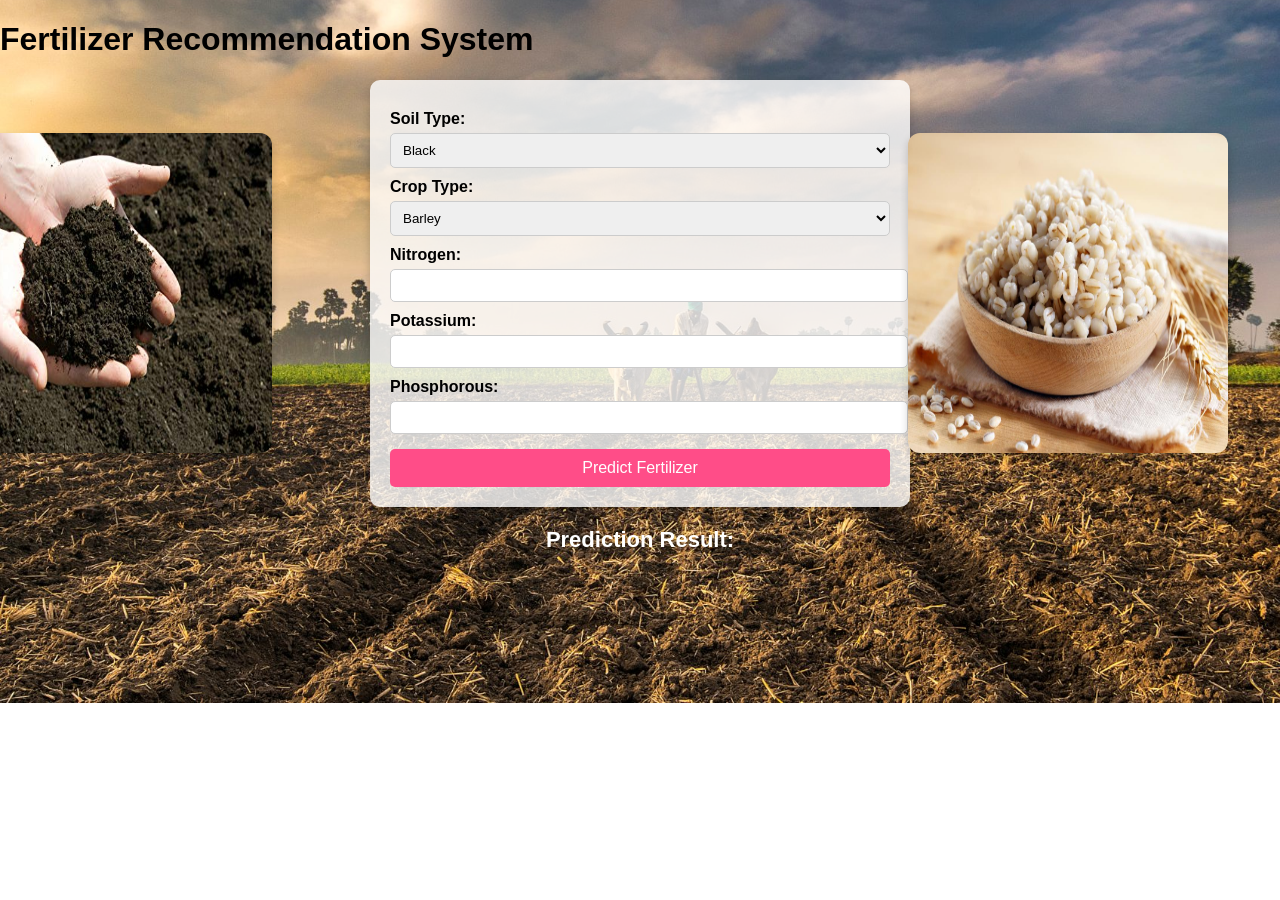
==== templates/index.html @ 36311134 "Working fertilizer recommendation system" ====
<!DOCTYPE html>
<html lang="en">
<head>
    <meta charset="UTF-8">
    <meta name="viewport" content="width=device-width, initial-scale=1.0">
    <title>Fertilizer Prediction System</title>
    <link rel="stylesheet" href="/static/styles.css">
</head>
<body>

    <!-- Title Section -->
    <header class="title-section">
        <h1>Fertilizer Recommendation System</h1>
    </header>

    <div class="input-container">
        <!-- Left section for Soil Image -->
        <div class="left-section">
            <img id="soil-image" src="/static/images/black-soil.jpg" alt="Soil Image">
        </div>

        <!-- Middle section for Input Form -->
        <div class="middle-section">
            <form id="prediction-form" action="/predict" method="post">
                <label for="soil-select">Soil Type:</label>
                <select name="soil_type" id="soil-select">
                    <option value="Black">Black</option>
                    <option value="Red">Red</option>
                    <option value="Clayey">Clayey</option>
                    <option value="Loamy">Loamy</option>
                    <option value="Sandy">Sandy</option>
                </select><br>

                <label for="crop-select">Crop Type:</label>
                <select name="crop_type" id="crop-select">
                    <option value="Barley">Barley</option>
                    <option value="Cotton">Cotton</option>
                    <option value="Ground Nuts">Ground Nuts</option>
                    <option value="Maize">Maize</option>
                    <option value="Millets">Millets</option>
                    <option value="Oil Seeds">Oil Seeds</option>
                    <option value="Paddy">Paddy</option>
                    <option value="Pulses">Pulses</option>
                    <option value="Sugarcane">Sugarcane</option>
                    <option value="Tobacco">Tobacco</option>
                    <option value="Wheat">Wheat</option>
                    <option value="coffee">Coffee</option>
                    <option value="kidneybeans">Kidney Beans</option>
                    <option value="orange">Orange</option>
                    <option value="pomegranate">Pomegranate</option>
                    <option value="rice">Rice</option>
                    <option value="watermelon">Watermelon</option>
                </select><br>

                <label for="nitrogen">Nitrogen:</label>
                <input type="text" id="nitrogen" name="nitrogen" required><br>

                <label for="potassium">Potassium:</label>
                <input type="text" id="potassium" name="potassium" required><br>

                <label for="phosphorous">Phosphorous:</label>
                <input type="text" id="phosphorous" name="phosphorous" required><br>

                <button type="submit">Predict Fertilizer</button>
            </form>
        </div>

        <!-- Right section for Crop Image -->
        <div class="right-section">
            <img id="crop-image" src="/static/images/barley.jpg" alt="Crop Image">
        </div>
    </div>

    <!-- Prediction Result -->
    <h3>Prediction Result:</h3>
    <div class="prediction-container">
        <p id="result"></p>
    </div>

    <script>
        document.getElementById("prediction-form").onsubmit = async function(event) {
            event.preventDefault();
            let formData = new FormData(event.target);

            let response = await fetch("/predict", {
                method: "POST",
                body: formData
            });

            let result = await response.json();
            document.getElementById("result").innerText = result.prediction ? 
                "Recommended Fertilizer: " + result.prediction : 
                "Error: " + result.error;
        };

        // Image Changing Logic
        const soilImages = {
            "Black": "/static/images/black-soil.jpg",
            "Red": "/static/images/red-soil.jpg",
            "Clayey": "/static/images/clayey-soil.jpg",
            "Loamy": "/static/images/loamy-soil.jpg",
            "Sandy": "/static/images/sandy-soil.jpg"
        };

        const cropImages = {
            "Barley": "/static/images/barley.jpg",
            "Cotton": "/static/images/cotton.jpg",
            "Ground Nuts": "/static/images/ground-nuts.jpg",
            "Maize": "/static/images/maize.jpg",
            "Millets": "/static/images/millets.jpg",
            "Oil Seeds": "/static/images/oil-seeds.jpg",
            "Paddy": "/static/images/paddy.jpg",
            "Pulses": "/static/images/pulses.jpg",
            "Sugarcane": "/static/images/sugarcane.jpg",
            "Tobacco": "/static/images/tobacco.jpg",
            "Wheat": "/static/images/wheat.jpg",
            "coffee": "/static/images/coffee.jpg",
            "kidneybeans": "/static/images/kidneybeans.jpg",
            "orange": "/static/images/orange.jpg",
            "pomegranate": "/static/images/pomegranate.jpg",
            "rice": "/static/images/rice.jpg",
            "watermelon": "/static/images/watermelon.jpg"
        };

        document.getElementById("soil-select").addEventListener("change", function() {
            document.getElementById("soil-image").src = soilImages[this.value] || "/static/images/default-soil.jpg";
        });

        document.getElementById("crop-select").addEventListener("change", function() {
            document.getElementById("crop-image").src = cropImages[this.value] || "/static/images/default-crop.jpg";
        });
    </script>

</body>
</html>
---- static/styles.css ----
/* General Styles */
body {
    font-family: Arial, sans-serif;
    background: url('/static/ag.jpg') no-repeat center center/cover;
    margin: 0;
    padding: 0;
}

/* Container for inputs and images */
.input-container {
    display: flex;
    align-items: center;
    justify-content: center;
    gap: 30px;
    margin-bottom: 20px;
}
.left-section {
    position: relative;
    left: -100px; /* Move only the soil type image to the left */
}

/* Increased size for Soil Type & Crop Type images */
.left-section, .right-section {
    display: flex;
    flex-direction: column;
    align-items: center;
    width: 20%;
}

.left-section img, .right-section img {
    width: 320px;  /* Increased size */
    height: 320px; /* Increased size */
    border-radius: 12px;
    box-shadow: 0px 4px 8px rgba(0, 0, 0, 0.2);
}

/* Centered form section */
.middle-section {
    flex: 1;
    background: rgba(255, 255, 255, 0.8);
    padding: 20px;
    border-radius: 10px;
    box-shadow: 0px 4px 10px rgba(0, 0, 0, 0.2);
    max-width: 500px; /* Reduced excessive width */
}

/* Form Labels */
label {
    font-weight: bold;
    display: block;
    margin-top: 10px;
}

/* Input Fields and Select Dropdown */
input, select {
    width: 100%; /* Full width for proper alignment */
    padding: 8px;
    margin-top: 5px;
    border: 1px solid #ccc;
    border-radius: 5px;
}

/* Predict Button */
button {
    width: 100%;
    padding: 10px;
    margin-top: 15px;
    background-color: #ff4d88;
    color: white;
    border: none;
    border-radius: 5px;
    cursor: pointer;
    font-size: 16px;
}

button:hover {
    background-color: #ff1a66;
}
h3 {
    text-align: center;  /* Center the text */
    font-size: 22px;     /* Adjust font size */
    font-weight: bold;   /* Make it bold */
    color: white;        /* Set text color to white */
    margin-top: 20px;    /* Adjust top margin */
}

/* Prediction Result Styling */
.prediction-container {
    text-align: center; /* Centered */
    font-size: 20px;
    font-weight: bold;
    background: none;
    padding: 10px;
    border-radius: 8px;
    display: block;
    color: white; /* Changed text color to white */
    box-shadow: 0px 2px 10px rgba(0, 0, 0, 0.2);
    width: 100%; /* Full width */
}

/* Responsive Design */
@media (max-width: 768px) {
    .input-container {
        flex-direction: column;
        align-items: center;
    }

    .prediction-container {
        text-align: center;
        padding: 10px;
    }
}
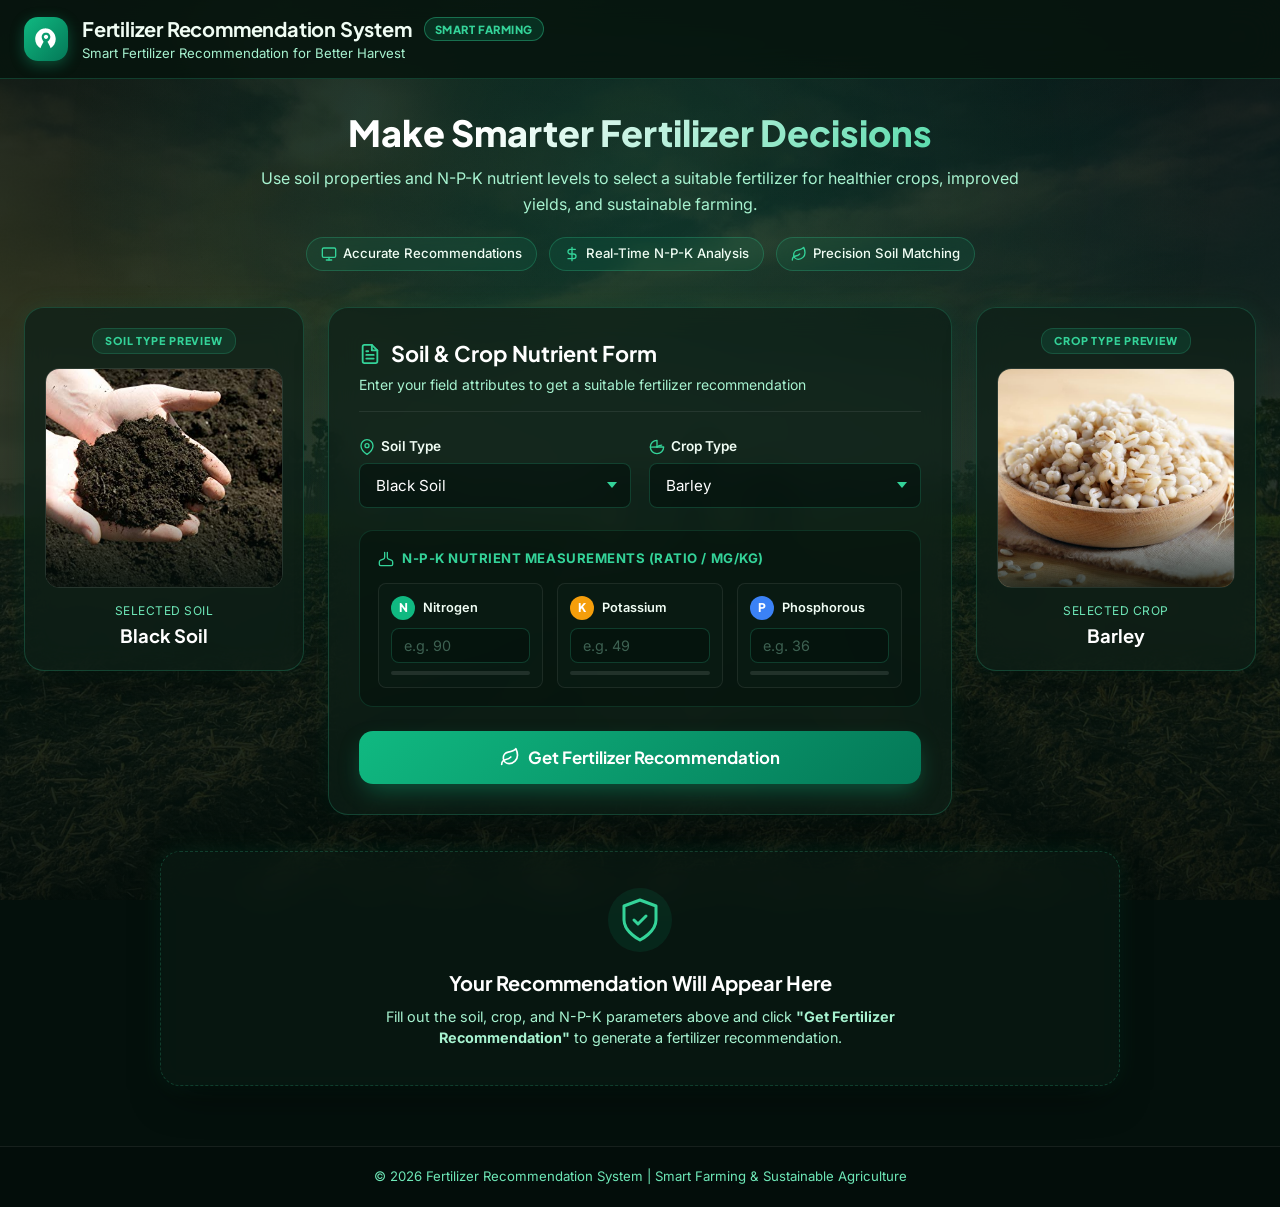
==== commit 5462481e: "Update UI and notebook paths" ====
--- a/templates/index.html
+++ b/templates/index.html
@@ -3,97 +3,290 @@
 <head>
     <meta charset="UTF-8">
     <meta name="viewport" content="width=device-width, initial-scale=1.0">
-    <title>Fertilizer Prediction System</title>
+    <meta name="description" content="Smart Fertilizer Recommendation System for Precision Agriculture and Higher Crop Yields.">
+    <title>Fertilizer Recommendation System | Smart Farming Dashboard</title>
+    
+    <!-- Google Fonts -->
+    <link rel="preconnect" href="https://fonts.googleapis.com">
+    <link rel="preconnect" href="https://fonts.gstatic.com" crossorigin>
+    <link href="https://fonts.googleapis.com/css2?family=Inter:wght@300;400;500;600;700&family=Plus+Jakarta+Sans:wght@500;600;700;800&display=swap" rel="stylesheet">
+    
+    <!-- Stylesheet -->
     <link rel="stylesheet" href="/static/styles.css">
 </head>
 <body>
 
-    <!-- Title Section -->
-    <header class="title-section">
-        <h1>Fertilizer Recommendation System</h1>
+    <div class="app-backdrop"></div>
+
+    <!-- Navigation Header -->
+    <header class="main-header">
+        <div class="header-container">
+            <div class="brand-group">
+                <div class="brand-icon">
+                    <svg xmlns="http://www.w3.org/2000/svg" viewBox="0 0 24 24" fill="currentColor">
+                        <path d="M12 2C6.48 2 2 6.48 2 12c0 3.66 1.97 6.86 4.9 8.58.26-.77.67-1.74 1.15-2.73.53-1.09 1.14-2.22 1.77-3.23C9.07 13.38 8 11.8 8 10c0-2.21 1.79-4 4-4s4 1.79 4 4c0 1.8-1.07 3.38-2.67 4.62.63 1.01 1.24 2.14 1.77 3.23.48.99.89 1.96 1.15 2.73C19.03 18.86 21 15.66 21 12c0-5.52-4.48-10-10-10zm0 10c-1.1 0-2-.9-2-2s.9-2 2-2 2 .9 2 2-.9 2-2 2z"/>
+                        <path d="M17.65 6.35C16.2 4.9 14.21 4 12 4c-4.42 0-7.99 3.58-7.99 8 0 1.48.41 2.86 1.12 4.06l1.46-1.46C6.2 13.71 6 12.88 6 12c0-3.31 2.69-6 6-6 1.66 0 3.14.69 4.22 1.78l1.43-1.43z" opacity="0.6"/>
+                    </svg>
+                </div>
+                <div class="brand-text">
+                    <div class="brand-title-row">
+                        <h1>Fertilizer Recommendation System</h1>
+                        <span class="badge-tag">SMART FARMING</span>
+                    </div>
+                    <p class="brand-subtitle">Smart Fertilizer Recommendation for Better Harvest</p>
+                </div>
+            </div>
+        </div>
     </header>
 
-    <div class="input-container">
-        <!-- Left section for Soil Image -->
-        <div class="left-section">
-            <img id="soil-image" src="/static/images/black-soil.jpg" alt="Soil Image">
+    <!-- Main Container -->
+    <main class="page-container">
+
+        <!-- Hero Section -->
+        <section class="hero-section">
+            <div class="hero-content">
+                <h2>Make Smarter Fertilizer Decisions</h2>
+                <p>Use soil properties and N-P-K nutrient levels to select a suitable fertilizer for healthier crops, improved yields, and sustainable farming.</p>
+                
+                <div class="feature-pills">
+                    <span class="pill">
+                        <svg xmlns="http://www.w3.org/2000/svg" width="16" height="16" viewBox="0 0 24 24" fill="none" stroke="currentColor" stroke-width="2" stroke-linecap="round" stroke-linejoin="round"><rect x="2" y="3" width="20" height="14" rx="2" ry="2"/><line x1="8" y1="21" x2="16" y2="21"/><line x1="12" y1="17" x2="12" y2="21"/></svg>
+                        Accurate Recommendations
+                    </span>
+                    <span class="pill">
+                        <svg xmlns="http://www.w3.org/2000/svg" width="16" height="16" viewBox="0 0 24 24" fill="none" stroke="currentColor" stroke-width="2" stroke-linecap="round" stroke-linejoin="round"><path d="M12 2v20M17 5H9.5a3.5 3.5 0 0 0 0 7h5a3.5 3.5 0 0 1 0 7H6"/></svg>
+                        Real-Time N-P-K Analysis
+                    </span>
+                    <span class="pill">
+                        <svg xmlns="http://www.w3.org/2000/svg" width="16" height="16" viewBox="0 0 24 24" fill="none" stroke="currentColor" stroke-width="2" stroke-linecap="round" stroke-linejoin="round"><path d="M11 20A7 7 0 0 1 9.8 6.1C15.5 5 17 4.48 19 2c1 2 2 4.18 2 8 0 5.5-4.78 10-10 10Z"/><path d="M2 21c0-3 1.85-5.36 5.08-6C9.5 14.52 12 13 13 12"/></svg>
+                        Precision Soil Matching
+                    </span>
+                </div>
+            </div>
+        </section>
+
+        <!-- Main Grid Layout -->
+        <div class="dashboard-grid">
+
+            <!-- Soil Preview Card -->
+            <aside class="preview-card soil-card">
+                <div class="card-badge">SOIL TYPE PREVIEW</div>
+                <div class="image-wrapper">
+                    <img id="soil-image" src="/static/images/black-soil.jpg" alt="Selected Soil Type Image" onerror="this.src='/static/images/black-soil.jpg'">
+                    <div class="image-overlay"></div>
+                </div>
+                <div class="card-caption">
+                    <span class="caption-label">Selected Soil</span>
+                    <h3 id="soil-display-name">Black</h3>
+                </div>
+            </aside>
+
+            <!-- Center Input Form Card -->
+            <section class="form-card">
+                <div class="form-header">
+                    <div class="form-title-group">
+                        <svg xmlns="http://www.w3.org/2000/svg" width="22" height="22" viewBox="0 0 24 24" fill="none" stroke="currentColor" stroke-width="2" stroke-linecap="round" stroke-linejoin="round"><path d="M14 2H6a2 2 0 0 0-2 2v16a2 2 0 0 0 2 2h12a2 2 0 0 0 2-2V8z"/><polyline points="14 2 14 8 20 8"/><line x1="16" y1="13" x2="8" y2="13"/><line x1="16" y1="17" x2="8" y2="17"/><polyline points="10 9 9 9 8 9"/></svg>
+                        <h2>Soil & Crop Nutrient Form</h2>
+                    </div>
+                    <p>Enter your field attributes to get a suitable fertilizer recommendation</p>
+                </div>
+
+                <form id="prediction-form" action="/predict" method="post" autocomplete="off">
+                    
+                    <div class="form-row two-col">
+                        <!-- Soil Select -->
+                        <div class="input-group">
+                            <label for="soil-select">
+                                <svg xmlns="http://www.w3.org/2000/svg" width="16" height="16" viewBox="0 0 24 24" fill="none" stroke="currentColor" stroke-width="2" stroke-linecap="round" stroke-linejoin="round"><path d="M21 10c0 7-9 13-9 13s-9-6-9-13a9 9 0 0 1 18 0z"/><circle cx="12" cy="10" r="3"/></svg>
+                                Soil Type
+                            </label>
+                            <div class="select-wrapper">
+                                <select name="soil_type" id="soil-select" required>
+                                    <option value="Black" selected>Black Soil</option>
+                                    <option value="Red">Red Soil</option>
+                                    <option value="Clayey">Clayey Soil</option>
+                                    <option value="Loamy">Loamy Soil</option>
+                                    <option value="Sandy">Sandy Soil</option>
+                                </select>
+                            </div>
+                        </div>
+
+                        <!-- Crop Select -->
+                        <div class="input-group">
+                            <label for="crop-select">
+                                <svg xmlns="http://www.w3.org/2000/svg" width="16" height="16" viewBox="0 0 24 24" fill="none" stroke="currentColor" stroke-width="2" stroke-linecap="round" stroke-linejoin="round"><path d="M12 2a10 10 0 1 0 10 10H12V2z"/><path d="M12 12L2.1 12.1"/><path d="M12 12a10 10 0 0 1 7.07-2.93"/></svg>
+                                Crop Type
+                            </label>
+                            <div class="select-wrapper">
+                                <select name="crop_type" id="crop-select" required>
+                                    <option value="Barley" selected>Barley</option>
+                                    <option value="Cotton">Cotton</option>
+                                    <option value="Ground Nuts">Ground Nuts</option>
+                                    <option value="Maize">Maize</option>
+                                    <option value="Millets">Millets</option>
+                                    <option value="Oil Seeds">Oil Seeds</option>
+                                    <option value="Paddy">Paddy</option>
+                                    <option value="Pulses">Pulses</option>
+                                    <option value="Sugarcane">Sugarcane</option>
+                                    <option value="Tobacco">Tobacco</option>
+                                    <option value="Wheat">Wheat</option>
+                                    <option value="coffee">Coffee</option>
+                                    <option value="kidneybeans">Kidney Beans</option>
+                                    <option value="orange">Orange</option>
+                                    <option value="pomegranate">Pomegranate</option>
+                                    <option value="rice">Rice</option>
+                                    <option value="watermelon">Watermelon</option>
+                                </select>
+                            </div>
+                        </div>
+                    </div>
+
+                    <!-- N-P-K Section -->
+                    <div class="npk-section">
+                        <div class="section-title">
+                            <svg xmlns="http://www.w3.org/2000/svg" width="16" height="16" viewBox="0 0 24 24" fill="none" stroke="currentColor" stroke-width="2" stroke-linecap="round" stroke-linejoin="round"><path d="M10 2v7.31c0 1.24-.75 2.34-1.89 2.77L4 13.6c-1.2.45-2 1.59-2 2.87V20a2 2 0 0 0 2 2h16a2 2 0 0 0 2-2v-3.53c0-1.28-.8-2.42-2-2.87l-4.11-1.52A3 3 0 0 1 14 9.31V2"/></svg>
+                            <span>N-P-K Nutrient Measurements (Ratio / mg/kg)</span>
+                        </div>
+
+                        <div class="npk-grid">
+                            <!-- Nitrogen -->
+                            <div class="npk-card nitrogen-card">
+                                <div class="npk-header">
+                                    <span class="npk-symbol">N</span>
+                                    <label for="nitrogen">Nitrogen</label>
+                                </div>
+                                <input type="number" step="any" id="nitrogen" name="nitrogen" placeholder="e.g. 90" required min="0">
+                                <div class="npk-bar"><div class="npk-bar-fill" id="n-bar" style="width: 0%;"></div></div>
+                            </div>
+
+                            <!-- Potassium -->
+                            <div class="npk-card potassium-card">
+                                <div class="npk-header">
+                                    <span class="npk-symbol">K</span>
+                                    <label for="potassium">Potassium</label>
+                                </div>
+                                <input type="number" step="any" id="potassium" name="potassium" placeholder="e.g. 49" required min="0">
+                                <div class="npk-bar"><div class="npk-bar-fill" id="k-bar" style="width: 0%;"></div></div>
+                            </div>
+
+                            <!-- Phosphorous -->
+                            <div class="npk-card phosphorous-card">
+                                <div class="npk-header">
+                                    <span class="npk-symbol">P</span>
+                                    <label for="phosphorous">Phosphorous</label>
+                                </div>
+                                <input type="number" step="any" id="phosphorous" name="phosphorous" placeholder="e.g. 36" required min="0">
+                                <div class="npk-bar"><div class="npk-bar-fill" id="p-bar" style="width: 0%;"></div></div>
+                            </div>
+                        </div>
+                    </div>
+
+                    <!-- Submit Button -->
+                    <button type="submit" id="submit-btn" class="btn-submit">
+                        <span id="btn-text" class="btn-text-content">
+                            <svg xmlns="http://www.w3.org/2000/svg" width="20" height="20" viewBox="0 0 24 24" fill="none" stroke="currentColor" stroke-width="2" stroke-linecap="round" stroke-linejoin="round"><path d="M11 20A7 7 0 0 1 9.8 6.1C15.5 5 17 4.48 19 2c1 2 2 4.18 2 8 0 5.5-4.78 10-10 10Z"/><path d="M2 21c0-3 1.85-5.36 5.08-6C9.5 14.52 12 13 13 12"/></svg>
+                            Get Fertilizer Recommendation
+                        </span>
+                        <span id="btn-loader" class="btn-loader-content hidden">
+                            <svg class="spinner" viewBox="0 0 50 50">
+                                <circle class="path" cx="25" cy="25" r="20" fill="none" stroke-width="5"></circle>
+                            </svg>
+                            Analyzing Soil & Nutrients...
+                        </span>
+                    </button>
+
+                </form>
+            </section>
+
+            <!-- Crop Preview Card -->
+            <aside class="preview-card crop-card">
+                <div class="card-badge">CROP TYPE PREVIEW</div>
+                <div class="image-wrapper">
+                    <img id="crop-image" src="/static/images/barley.jpg" alt="Selected Crop Type Image" onerror="this.src='/static/images/barley.jpg'">
+                    <div class="image-overlay"></div>
+                </div>
+                <div class="card-caption">
+                    <span class="caption-label">Selected Crop</span>
+                    <h3 id="crop-display-name">Barley</h3>
+                </div>
+            </aside>
+
         </div>
 
-        <!-- Middle section for Input Form -->
-        <div class="middle-section">
-            <form id="prediction-form" action="/predict" method="post">
-                <label for="soil-select">Soil Type:</label>
-                <select name="soil_type" id="soil-select">
-                    <option value="Black">Black</option>
-                    <option value="Red">Red</option>
-                    <option value="Clayey">Clayey</option>
-                    <option value="Loamy">Loamy</option>
-                    <option value="Sandy">Sandy</option>
-                </select><br>
-
-                <label for="crop-select">Crop Type:</label>
-                <select name="crop_type" id="crop-select">
-                    <option value="Barley">Barley</option>
-                    <option value="Cotton">Cotton</option>
-                    <option value="Ground Nuts">Ground Nuts</option>
-                    <option value="Maize">Maize</option>
-                    <option value="Millets">Millets</option>
-                    <option value="Oil Seeds">Oil Seeds</option>
-                    <option value="Paddy">Paddy</option>
-                    <option value="Pulses">Pulses</option>
-                    <option value="Sugarcane">Sugarcane</option>
-                    <option value="Tobacco">Tobacco</option>
-                    <option value="Wheat">Wheat</option>
-                    <option value="coffee">Coffee</option>
-                    <option value="kidneybeans">Kidney Beans</option>
-                    <option value="orange">Orange</option>
-                    <option value="pomegranate">Pomegranate</option>
-                    <option value="rice">Rice</option>
-                    <option value="watermelon">Watermelon</option>
-                </select><br>
-
-                <label for="nitrogen">Nitrogen:</label>
-                <input type="text" id="nitrogen" name="nitrogen" required><br>
-
-                <label for="potassium">Potassium:</label>
-                <input type="text" id="potassium" name="potassium" required><br>
-
-                <label for="phosphorous">Phosphorous:</label>
-                <input type="text" id="phosphorous" name="phosphorous" required><br>
-
-                <button type="submit">Predict Fertilizer</button>
-            </form>
-        </div>
-
-        <!-- Right section for Crop Image -->
-        <div class="right-section">
-            <img id="crop-image" src="/static/images/barley.jpg" alt="Crop Image">
-        </div>
-    </div>
-
-    <!-- Prediction Result -->
-    <h3>Prediction Result:</h3>
-    <div class="prediction-container">
-        <p id="result"></p>
-    </div>
-
+        <!-- Result Container Section -->
+        <section class="result-section" id="result-section">
+
+            <!-- Empty State Card -->
+            <div id="empty-state" class="result-card empty-card">
+                <div class="empty-icon">
+                    <svg xmlns="http://www.w3.org/2000/svg" width="48" height="48" viewBox="0 0 24 24" fill="none" stroke="currentColor" stroke-width="1.5" stroke-linecap="round" stroke-linejoin="round"><path d="M12 22s8-4 8-10V5l-8-3-8 3v7c0 6 8 10 8 10z"/><path d="m9 12 2 2 4-4"/></svg>
+                </div>
+                <h3>Your Recommendation Will Appear Here</h3>
+                <p>Fill out the soil, crop, and N-P-K parameters above and click <strong>"Get Fertilizer Recommendation"</strong> to generate a fertilizer recommendation.</p>
+            </div>
+
+            <!-- Dynamic Result Card (Hidden Initially) -->
+            <div id="result-card" class="result-card success-card hidden">
+                <div class="result-status-badge">
+                    <svg xmlns="http://www.w3.org/2000/svg" width="18" height="18" viewBox="0 0 24 24" fill="none" stroke="currentColor" stroke-width="2.5" stroke-linecap="round" stroke-linejoin="round"><path d="M22 11.08V12a10 10 0 1 1-5.93-9.14"/><polyline points="22 4 12 14.01 9 11.01"/></svg>
+                    RECOMMENDATION RESULT
+                </div>
+
+                <div class="result-main-body">
+                    <span class="result-meta-title">RECOMMENDED FERTILIZER</span>
+                    <h2 id="fertilizer-name" class="fertilizer-title">--</h2>
+                    <p class="result-explanation">Based on your soil composition and nutrient parameters, our system recommends this fertilizer for optimal crop growth.</p>
+                </div>
+
+                <!-- Input Parameters Summary -->
+                <div class="input-summary-container">
+                    <h4>Submitted Field Parameters Summary</h4>
+                    <div class="summary-grid">
+                        <div class="summary-chip">
+                            <span class="chip-label">Soil Type</span>
+                            <span id="sum-soil" class="chip-val">--</span>
+                        </div>
+                        <div class="summary-chip">
+                            <span class="chip-label">Crop Type</span>
+                            <span id="sum-crop" class="chip-val">--</span>
+                        </div>
+                        <div class="summary-chip">
+                            <span class="chip-label">Nitrogen (N)</span>
+                            <span id="sum-n" class="chip-val">--</span>
+                        </div>
+                        <div class="summary-chip">
+                            <span class="chip-label">Potassium (K)</span>
+                            <span id="sum-k" class="chip-val">--</span>
+                        </div>
+                        <div class="summary-chip">
+                            <span class="chip-label">Phosphorous (P)</span>
+                            <span id="sum-p" class="chip-val">--</span>
+                        </div>
+                    </div>
+                </div>
+            </div>
+
+            <!-- Error State Card (Hidden Initially) -->
+            <div id="error-card" class="result-card error-card hidden">
+                <div class="error-icon">
+                    <svg xmlns="http://www.w3.org/2000/svg" width="36" height="36" viewBox="0 0 24 24" fill="none" stroke="currentColor" stroke-width="2" stroke-linecap="round" stroke-linejoin="round"><circle cx="12" cy="12" r="10"/><line x1="12" y1="8" x2="12" y2="12"/><line x1="12" y1="16" x2="12.01" y2="16"/></svg>
+                </div>
+                <h3>Unable to Generate Recommendation</h3>
+                <p id="error-message">An error occurred while generating the recommendation.</p>
+            </div>
+
+        </section>
+
+    </main>
+
+    <!-- Footer -->
+    <footer class="main-footer">
+        <p>© 2026 Fertilizer Recommendation System | Smart Farming & Sustainable Agriculture</p>
+    </footer>
+
+    <!-- Interactive Logic Script -->
     <script>
-        document.getElementById("prediction-form").onsubmit = async function(event) {
-            event.preventDefault();
-            let formData = new FormData(event.target);
-
-            let response = await fetch("/predict", {
-                method: "POST",
-                body: formData
-            });
-
-            let result = await response.json();
-            document.getElementById("result").innerText = result.prediction ? 
-                "Recommended Fertilizer: " + result.prediction : 
-                "Error: " + result.error;
-        };
-
-        // Image Changing Logic
+        // Static Image Dictionary Mapping
         const soilImages = {
             "Black": "/static/images/black-soil.jpg",
             "Red": "/static/images/red-soil.jpg",
@@ -122,14 +315,133 @@
             "watermelon": "/static/images/watermelon.jpg"
         };
 
-        document.getElementById("soil-select").addEventListener("change", function() {
-            document.getElementById("soil-image").src = soilImages[this.value] || "/static/images/default-soil.jpg";
+        const soilSelect = document.getElementById("soil-select");
+        const cropSelect = document.getElementById("crop-select");
+        const soilImg = document.getElementById("soil-image");
+        const cropImg = document.getElementById("crop-image");
+        const soilDisplayName = document.getElementById("soil-display-name");
+        const cropDisplayName = document.getElementById("crop-display-name");
+
+        function updateSoilPreview() {
+            const val = soilSelect.value;
+            soilImg.src = soilImages[val] || "/static/images/black-soil.jpg";
+            soilDisplayName.innerText = soilSelect.options[soilSelect.selectedIndex].text;
+        }
+
+        function updateCropPreview() {
+            const val = cropSelect.value;
+            cropImg.src = cropImages[val] || "/static/images/barley.jpg";
+            cropDisplayName.innerText = cropSelect.options[cropSelect.selectedIndex].text;
+        }
+
+        soilSelect.addEventListener("change", updateSoilPreview);
+        cropSelect.addEventListener("change", updateCropPreview);
+
+        // N-P-K input visual progress bar updates
+        const nInput = document.getElementById("nitrogen");
+        const kInput = document.getElementById("potassium");
+        const pInput = document.getElementById("phosphorous");
+        const nBar = document.getElementById("n-bar");
+        const kBar = document.getElementById("k-bar");
+        const pBar = document.getElementById("p-bar");
+
+        function updateNpkBars() {
+            const nVal = parseFloat(nInput.value) || 0;
+            const kVal = parseFloat(kInput.value) || 0;
+            const pVal = parseFloat(pInput.value) || 0;
+
+            nBar.style.width = Math.min(100, Math.max(0, (nVal / 140) * 100)) + "%";
+            kBar.style.width = Math.min(100, Math.max(0, (kVal / 205) * 100)) + "%";
+            pBar.style.width = Math.min(100, Math.max(0, (pVal / 145) * 100)) + "%";
+        }
+
+        [nInput, kInput, pInput].forEach(input => {
+            input.addEventListener("input", updateNpkBars);
         });
 
-        document.getElementById("crop-select").addEventListener("change", function() {
-            document.getElementById("crop-image").src = cropImages[this.value] || "/static/images/default-crop.jpg";
-        });
+        // Form Submit Handler
+        const form = document.getElementById("prediction-form");
+        const submitBtn = document.getElementById("submit-btn");
+        const btnText = document.getElementById("btn-text");
+        const btnLoader = document.getElementById("btn-loader");
+
+        const emptyState = document.getElementById("empty-state");
+        const resultCard = document.getElementById("result-card");
+        const errorCard = document.getElementById("error-card");
+        const fertilizerNameEl = document.getElementById("fertilizer-name");
+        const errorMessageEl = document.getElementById("error-message");
+
+        const sumSoil = document.getElementById("sum-soil");
+        const sumCrop = document.getElementById("sum-crop");
+        const sumN = document.getElementById("sum-n");
+        const sumK = document.getElementById("sum-k");
+        const sumP = document.getElementById("sum-p");
+
+        form.onsubmit = async function(event) {
+            event.preventDefault();
+
+            // Set Loading UI State
+            submitBtn.disabled = true;
+            btnText.classList.add("hidden");
+            btnLoader.classList.remove("hidden");
+
+            let formData = new FormData(event.target);
+
+            try {
+                let response = await fetch("/predict", {
+                    method: "POST",
+                    body: formData
+                });
+
+                let result = await response.json();
+
+                if (result.prediction) {
+                    // Update dynamic prediction result
+                    fertilizerNameEl.innerText = result.prediction.toUpperCase();
+
+                    // Fill Input Parameter Summary
+                    sumSoil.innerText = soilSelect.options[soilSelect.selectedIndex].text;
+                    sumCrop.innerText = cropSelect.options[cropSelect.selectedIndex].text;
+                    sumN.innerText = nInput.value + " mg/kg";
+                    sumK.innerText = kInput.value + " mg/kg";
+                    sumP.innerText = pInput.value + " mg/kg";
+
+                    // Reveal Result Card
+                    emptyState.classList.add("hidden");
+                    errorCard.classList.add("hidden");
+                    resultCard.classList.remove("hidden");
+
+                    // Scroll to result smoothly
+                    resultCard.scrollIntoView({ behavior: 'smooth', block: 'nearest' });
+                } else if (result.error) {
+                    errorMessageEl.innerText = result.error;
+                    emptyState.classList.add("hidden");
+                    resultCard.classList.add("hidden");
+                    errorCard.classList.remove("hidden");
+                } else {
+                    errorMessageEl.innerText = "Unknown response format received from backend.";
+                    emptyState.classList.add("hidden");
+                    resultCard.classList.add("hidden");
+                    errorCard.classList.remove("hidden");
+                }
+
+            } catch (err) {
+                errorMessageEl.innerText = "Network or server connection failed: " + err.message;
+                emptyState.classList.add("hidden");
+                resultCard.classList.add("hidden");
+                errorCard.classList.remove("hidden");
+            } finally {
+                // Restore Button State
+                submitBtn.disabled = false;
+                btnText.classList.remove("hidden");
+                btnLoader.classList.add("hidden");
+            }
+        };
+
+        // Initialize preview on page load
+        updateSoilPreview();
+        updateCropPreview();
+        updateNpkBars();
     </script>
-
 </body>
 </html>
--- a/static/styles.css
+++ b/static/styles.css
@@ -1,112 +1,884 @@
-/* General Styles */
-body {
-    font-family: Arial, sans-serif;
-    background: url('/static/ag.jpg') no-repeat center center/cover;
+/* ============================================================
+   SMART FARMING DASHBOARD STYLESHEET
+   ============================================================ */
+
+/* CSS Custom Properties / Design Tokens */
+:root {
+    --font-primary: 'Inter', -apple-system, BlinkMacSystemFont, 'Segoe UI', Roboto, sans-serif;
+    --font-heading: 'Plus Jakarta Sans', -apple-system, BlinkMacSystemFont, sans-serif;
+
+    /* Color Palette */
+    --clr-emerald-500: #10b981;
+    --clr-emerald-400: #34d399;
+    --clr-emerald-600: #059669;
+    --clr-emerald-700: #047857;
+    --clr-emerald-900: #064e3b;
+    --clr-lime-400: #a3e635;
+    
+    --clr-nitrogen: #10b981;
+    --clr-potassium: #f59e0b;
+    --clr-phosphorous: #3b82f6;
+
+    --clr-bg-dark: #04100c;
+    --clr-bg-overlay: rgba(4, 16, 12, 0.84);
+
+    --clr-glass-bg: rgba(13, 31, 23, 0.72);
+    --clr-glass-bg-hover: rgba(18, 41, 31, 0.82);
+    --clr-glass-border: rgba(52, 211, 153, 0.22);
+    --clr-glass-border-focus: rgba(52, 211, 153, 0.55);
+    
+    --clr-text-main: #f0fdf4;
+    --clr-text-muted: #93c5fd;
+    --clr-text-sub: #a7f3d0;
+    --clr-text-dim: #6ee7b7;
+
+    --shadow-card: 0 20px 40px -15px rgba(0, 0, 0, 0.6), 0 0 25px rgba(16, 185, 129, 0.1);
+    --shadow-button: 0 10px 25px -5px rgba(16, 185, 129, 0.4);
+
+    --radius-sm: 8px;
+    --radius-md: 14px;
+    --radius-lg: 20px;
+    --radius-xl: 28px;
+}
+
+/* Reset & Base Styles */
+*, *::before, *::after {
+    box-sizing: border-box;
     margin: 0;
     padding: 0;
 }
 
-/* Container for inputs and images */
-.input-container {
+html {
+    font-size: 16px;
+    scroll-behavior: smooth;
+}
+
+body {
+    font-family: var(--font-primary);
+    background-color: var(--clr-bg-dark);
+    background-image: 
+        linear-gradient(180deg, rgba(3, 14, 10, 0.88) 0%, rgba(6, 26, 18, 0.82) 50%, rgba(3, 14, 10, 0.92) 100%),
+        url('/static/ag.jpg');
+    background-repeat: no-repeat;
+    background-position: center center;
+    background-size: cover;
+    background-attachment: fixed;
+    color: var(--clr-text-main);
+    min-height: 100vh;
+    display: flex;
+    flex-direction: column;
+    overflow-x: hidden;
+    line-height: 1.5;
+}
+
+/* Glassmorphic Background Blur Accent */
+.app-backdrop {
+    position: fixed;
+    top: 0;
+    left: 0;
+    right: 0;
+    bottom: 0;
+    background: radial-gradient(circle at 50% 20%, rgba(16, 185, 129, 0.15) 0%, transparent 60%);
+    pointer-events: none;
+    z-index: 0;
+}
+
+/* ============================================================
+   1. MAIN HEADER / NAVIGATION
+   ============================================================ */
+.main-header {
+    position: sticky;
+    top: 0;
+    z-index: 100;
+    background: rgba(6, 20, 14, 0.85);
+    backdrop-filter: blur(16px);
+    -webkit-backdrop-filter: blur(16px);
+    border-bottom: 1px solid var(--clr-glass-border);
+    padding: 14px 24px;
+}
+
+.header-container {
+    max-width: 1280px;
+    margin: 0 auto;
+    display: flex;
+    align-items: center;
+    justify-content: space-between;
+}
+
+.brand-group {
+    display: flex;
+    align-items: center;
+    gap: 14px;
+}
+
+.brand-icon {
+    width: 44px;
+    height: 44px;
+    background: linear-gradient(135deg, var(--clr-emerald-500), var(--clr-emerald-700));
+    border-radius: var(--radius-md);
     display: flex;
     align-items: center;
     justify-content: center;
-    gap: 30px;
+    color: #fff;
+    box-shadow: 0 4px 14px rgba(16, 185, 129, 0.35);
+}
+
+.brand-icon svg {
+    width: 26px;
+    height: 26px;
+}
+
+.brand-text {
+    display: flex;
+    flex-direction: column;
+}
+
+.brand-title-row {
+    display: flex;
+    align-items: center;
+    gap: 12px;
+    flex-wrap: wrap;
+}
+
+.brand-title-row h1 {
+    font-family: var(--font-heading);
+    font-size: 1.25rem;
+    font-weight: 700;
+    color: var(--clr-text-main);
+    letter-spacing: -0.01em;
+}
+
+.badge-tag {
+    background: rgba(16, 185, 129, 0.15);
+    border: 1px solid rgba(52, 211, 153, 0.4);
+    color: var(--clr-emerald-400);
+    font-family: var(--font-heading);
+    font-size: 0.7rem;
+    font-weight: 800;
+    padding: 3px 10px;
+    border-radius: 20px;
+    letter-spacing: 0.05em;
+    text-transform: uppercase;
+}
+
+.brand-subtitle {
+    font-size: 0.825rem;
+    color: var(--clr-text-sub);
+    font-weight: 400;
+}
+
+/* ============================================================
+   PAGE LAYOUT CONTAINER
+   ============================================================ */
+.page-container {
+    position: relative;
+    z-index: 1;
+    max-width: 1280px;
+    width: 100%;
+    margin: 0 auto;
+    padding: 32px 24px 60px 24px;
+    flex: 1;
+}
+
+/* ============================================================
+   2. HERO SECTION
+   ============================================================ */
+.hero-section {
+    text-align: center;
+    max-width: 800px;
+    margin: 0 auto 36px auto;
+}
+
+.hero-content h2 {
+    font-family: var(--font-heading);
+    font-size: 2.25rem;
+    font-weight: 800;
+    color: #ffffff;
+    line-height: 1.2;
+    margin-bottom: 12px;
+    background: linear-gradient(135deg, #ffffff 30%, var(--clr-emerald-400) 100%);
+    -webkit-background-clip: text;
+    -webkit-text-fill-color: transparent;
+}
+
+.hero-content p {
+    font-size: 1rem;
+    color: var(--clr-text-sub);
+    line-height: 1.6;
     margin-bottom: 20px;
 }
-.left-section {
+
+.feature-pills {
+    display: flex;
+    align-items: center;
+    justify-content: center;
+    gap: 12px;
+    flex-wrap: wrap;
+}
+
+.pill {
+    display: inline-flex;
+    align-items: center;
+    gap: 6px;
+    background: rgba(16, 185, 129, 0.1);
+    border: 1px solid rgba(52, 211, 153, 0.25);
+    color: var(--clr-text-main);
+    font-size: 0.825rem;
+    font-weight: 500;
+    padding: 6px 14px;
+    border-radius: 30px;
+    backdrop-filter: blur(8px);
+}
+
+.pill svg {
+    color: var(--clr-emerald-400);
+}
+
+/* ============================================================
+   3. DASHBOARD GRID LAYOUT
+   ============================================================ */
+.dashboard-grid {
+    display: grid;
+    grid-template-columns: 280px 1fr 280px;
+    gap: 24px;
+    align-items: start;
+    margin-bottom: 36px;
+}
+
+/* Common Card Base Styling */
+.preview-card, .form-card, .result-card {
+    background: var(--clr-glass-bg);
+    backdrop-filter: blur(14px);
+    -webkit-backdrop-filter: blur(14px);
+    border: 1px solid var(--clr-glass-border);
+    border-radius: var(--radius-lg);
+    box-shadow: var(--shadow-card);
+    overflow: hidden;
+    transition: transform 0.3s ease, border-color 0.3s ease, box-shadow 0.3s ease;
+}
+
+.preview-card:hover {
+    border-color: var(--clr-glass-border-focus);
+    transform: translateY(-2px);
+}
+
+/* ============================================================
+   4. SOIL & CROP PREVIEW CARDS
+   ============================================================ */
+.preview-card {
+    padding: 20px;
+    display: flex;
+    flex-direction: column;
+    align-items: center;
+    text-align: center;
+}
+
+.card-badge {
+    font-family: var(--font-heading);
+    font-size: 0.675rem;
+    font-weight: 800;
+    color: var(--clr-emerald-400);
+    letter-spacing: 0.08em;
+    text-transform: uppercase;
+    margin-bottom: 14px;
+    background: rgba(16, 185, 129, 0.12);
+    padding: 4px 12px;
+    border-radius: 12px;
+    border: 1px solid rgba(52, 211, 153, 0.2);
+}
+
+.image-wrapper {
     position: relative;
-    left: -100px; /* Move only the soil type image to the left */
-}
-
-/* Increased size for Soil Type & Crop Type images */
-.left-section, .right-section {
+    width: 100%;
+    height: 220px;
+    border-radius: var(--radius-md);
+    overflow: hidden;
+    border: 1px solid rgba(255, 255, 255, 0.1);
+    box-shadow: inset 0 0 20px rgba(0, 0, 0, 0.5);
+    margin-bottom: 14px;
+}
+
+.image-wrapper img {
+    width: 100%;
+    height: 100%;
+    object-fit: cover;
+    transition: transform 0.5s ease;
+}
+
+.preview-card:hover .image-wrapper img {
+    transform: scale(1.06);
+}
+
+.image-overlay {
+    position: absolute;
+    inset: 0;
+    background: linear-gradient(180deg, transparent 60%, rgba(4, 16, 12, 0.8) 100%);
+    pointer-events: none;
+}
+
+.card-caption {
+    width: 100%;
+}
+
+.caption-label {
+    font-size: 0.75rem;
+    color: var(--clr-text-dim);
+    text-transform: uppercase;
+    letter-spacing: 0.04em;
+    display: block;
+    margin-bottom: 2px;
+}
+
+.card-caption h3 {
+    font-family: var(--font-heading);
+    font-size: 1.15rem;
+    font-weight: 700;
+    color: #ffffff;
+}
+
+/* ============================================================
+   5. MAIN INPUT FORM CARD
+   ============================================================ */
+.form-card {
+    padding: 30px;
+}
+
+.form-header {
+    margin-bottom: 24px;
+    border-bottom: 1px solid rgba(255, 255, 255, 0.08);
+    padding-bottom: 16px;
+}
+
+.form-title-group {
+    display: flex;
+    align-items: center;
+    gap: 10px;
+    color: var(--clr-emerald-400);
+    margin-bottom: 4px;
+}
+
+.form-title-group h2 {
+    font-family: var(--font-heading);
+    font-size: 1.35rem;
+    font-weight: 700;
+    color: #ffffff;
+}
+
+.form-header p {
+    font-size: 0.875rem;
+    color: var(--clr-text-sub);
+}
+
+/* Form Layout */
+.form-row {
+    display: grid;
+    gap: 18px;
+    margin-bottom: 22px;
+}
+
+.form-row.two-col {
+    grid-template-columns: 1fr 1fr;
+}
+
+.input-group {
     display: flex;
     flex-direction: column;
-    align-items: center;
-    width: 20%;
-}
-
-.left-section img, .right-section img {
-    width: 320px;  /* Increased size */
-    height: 320px; /* Increased size */
-    border-radius: 12px;
-    box-shadow: 0px 4px 8px rgba(0, 0, 0, 0.2);
-}
-
-/* Centered form section */
-.middle-section {
-    flex: 1;
-    background: rgba(255, 255, 255, 0.8);
+    gap: 6px;
+}
+
+.input-group label {
+    font-size: 0.85rem;
+    font-weight: 600;
+    color: var(--clr-text-main);
+    display: flex;
+    align-items: center;
+    gap: 6px;
+}
+
+.input-group label svg {
+    color: var(--clr-emerald-400);
+}
+
+/* Select & Input Control Styling */
+.select-wrapper {
+    position: relative;
+}
+
+.select-wrapper::after {
+    content: '';
+    position: absolute;
+    right: 14px;
+    top: 50%;
+    transform: translateY(-50%);
+    width: 0;
+    height: 0;
+    border-left: 5px solid transparent;
+    border-right: 5px solid transparent;
+    border-top: 6px solid var(--clr-emerald-400);
+    pointer-events: none;
+}
+
+select, input[type="number"], input[type="text"] {
+    width: 100%;
+    background: rgba(4, 18, 13, 0.6);
+    border: 1px solid var(--clr-glass-border);
+    border-radius: var(--radius-sm);
+    padding: 12px 16px;
+    font-family: var(--font-primary);
+    font-size: 0.95rem;
+    color: #ffffff;
+    outline: none;
+    transition: all 0.25s ease;
+    appearance: none;
+    -webkit-appearance: none;
+}
+
+select option {
+    background-color: #0b1a13;
+    color: #ffffff;
+    padding: 10px;
+}
+
+select:focus, input:focus {
+    border-color: var(--clr-emerald-400);
+    box-shadow: 0 0 0 3px rgba(16, 185, 129, 0.2);
+    background: rgba(6, 26, 18, 0.85);
+}
+
+input::placeholder {
+    color: rgba(167, 243, 208, 0.35);
+}
+
+/* ============================================================
+   6. N-P-K NUTRIENT VISUALIZATION SECTION
+   ============================================================ */
+.npk-section {
+    background: rgba(4, 14, 10, 0.45);
+    border: 1px solid rgba(52, 211, 153, 0.15);
+    border-radius: var(--radius-md);
+    padding: 18px;
+    margin-bottom: 24px;
+}
+
+.section-title {
+    font-size: 0.825rem;
+    font-weight: 700;
+    color: var(--clr-emerald-400);
+    text-transform: uppercase;
+    letter-spacing: 0.04em;
+    display: flex;
+    align-items: center;
+    gap: 8px;
+    margin-bottom: 14px;
+}
+
+.npk-grid {
+    display: grid;
+    grid-template-columns: repeat(3, 1fr);
+    gap: 14px;
+}
+
+.npk-card {
+    background: rgba(13, 31, 23, 0.5);
+    border: 1px solid rgba(255, 255, 255, 0.08);
+    border-radius: var(--radius-sm);
+    padding: 12px;
+    display: flex;
+    flex-direction: column;
+    gap: 8px;
+}
+
+.npk-header {
+    display: flex;
+    align-items: center;
+    gap: 8px;
+}
+
+.npk-symbol {
+    width: 24px;
+    height: 24px;
+    border-radius: 50%;
+    display: flex;
+    align-items: center;
+    justify-content: center;
+    font-family: var(--font-heading);
+    font-weight: 800;
+    font-size: 0.75rem;
+    color: #ffffff;
+}
+
+.nitrogen-card .npk-symbol { background: var(--clr-nitrogen); }
+.potassium-card .npk-symbol { background: var(--clr-potassium); }
+.phosphorous-card .npk-symbol { background: var(--clr-phosphorous); }
+
+.npk-header label {
+    font-size: 0.8rem;
+    font-weight: 600;
+    color: var(--clr-text-main);
+}
+
+.npk-card input {
+    padding: 8px 12px;
+    font-size: 0.9rem;
+}
+
+.npk-bar {
+    height: 4px;
+    width: 100%;
+    background: rgba(255, 255, 255, 0.1);
+    border-radius: 2px;
+    overflow: hidden;
+}
+
+.npk-bar-fill {
+    height: 100%;
+    width: 0%;
+    transition: width 0.3s ease;
+}
+
+.nitrogen-card .npk-bar-fill { background: var(--clr-nitrogen); }
+.potassium-card .npk-bar-fill { background: var(--clr-potassium); }
+.phosphorous-card .npk-bar-fill { background: var(--clr-phosphorous); }
+
+/* Submit Button Styling */
+.btn-submit {
+    width: 100%;
+    background: linear-gradient(135deg, var(--clr-emerald-500) 0%, var(--clr-emerald-700) 100%);
+    color: #ffffff;
+    border: none;
+    border-radius: var(--radius-md);
+    padding: 16px 24px;
+    font-family: var(--font-heading);
+    font-size: 1.05rem;
+    font-weight: 700;
+    cursor: pointer;
+    box-shadow: var(--shadow-button);
+    transition: all 0.3s ease;
+    display: flex;
+    align-items: center;
+    justify-content: center;
+    gap: 10px;
+    position: relative;
+    overflow: hidden;
+}
+
+.btn-submit:hover:not(:disabled) {
+    background: linear-gradient(135deg, var(--clr-emerald-400) 0%, var(--clr-emerald-600) 100%);
+    box-shadow: 0 12px 30px -5px rgba(16, 185, 129, 0.5);
+    transform: translateY(-2px);
+}
+
+.btn-submit:active:not(:disabled) {
+    transform: translateY(1px);
+}
+
+.btn-submit:disabled {
+    opacity: 0.75;
+    cursor: not-allowed;
+}
+
+.btn-text-content, .btn-loader-content {
+    display: flex;
+    align-items: center;
+    gap: 8px;
+}
+
+/* CSS Loading Spinner */
+.spinner {
+    animation: rotate 1.5s linear infinite;
+    width: 20px;
+    height: 20px;
+}
+
+.spinner .path {
+    stroke: #ffffff;
+    stroke-linecap: round;
+    animation: dash 1.5s ease-in-out infinite;
+}
+
+@keyframes rotate {
+    100% { transform: rotate(360deg); }
+}
+
+@keyframes dash {
+    0% { stroke-dasharray: 1, 150; stroke-dashoffset: 0; }
+    50% { stroke-dasharray: 90, 150; stroke-dashoffset: -35; }
+    100% { stroke-dasharray: 90, 150; stroke-dashoffset: -124; }
+}
+
+/* Helper Class */
+.hidden {
+    display: none !important;
+}
+
+/* ============================================================
+   7. PREDICTION RESULT CONTAINER SECTION
+   ============================================================ */
+.result-section {
+    max-width: 960px;
+    margin: 0 auto;
+}
+
+.result-card {
+    padding: 36px 32px;
+    text-align: center;
+}
+
+/* Empty State Card */
+.empty-card {
+    border-style: dashed;
+    background: rgba(13, 31, 23, 0.45);
+}
+
+.empty-icon {
+    width: 64px;
+    height: 64px;
+    margin: 0 auto 16px auto;
+    border-radius: 50%;
+    background: rgba(16, 185, 129, 0.1);
+    color: var(--clr-emerald-400);
+    display: flex;
+    align-items: center;
+    justify-content: center;
+}
+
+.empty-card h3 {
+    font-family: var(--font-heading);
+    font-size: 1.25rem;
+    font-weight: 700;
+    color: #ffffff;
+    margin-bottom: 8px;
+}
+
+.empty-card p {
+    font-size: 0.9rem;
+    color: var(--clr-text-sub);
+    max-width: 540px;
+    margin: 0 auto;
+}
+
+/* Dynamic Success Result Card */
+.success-card {
+    background: linear-gradient(180deg, rgba(16, 185, 129, 0.16) 0%, rgba(6, 26, 18, 0.85) 100%);
+    border: 2px solid var(--clr-emerald-400);
+    box-shadow: 0 20px 50px -10px rgba(16, 185, 129, 0.35);
+    animation: fadeInUp 0.4s ease forwards;
+}
+
+.result-status-badge {
+    display: inline-flex;
+    align-items: center;
+    gap: 8px;
+    background: rgba(16, 185, 129, 0.2);
+    border: 1px solid var(--clr-emerald-400);
+    color: var(--clr-emerald-400);
+    font-family: var(--font-heading);
+    font-size: 0.75rem;
+    font-weight: 800;
+    letter-spacing: 0.08em;
+    padding: 6px 16px;
+    border-radius: 30px;
+    margin-bottom: 20px;
+}
+
+.result-meta-title {
+    font-family: var(--font-heading);
+    font-size: 0.875rem;
+    font-weight: 700;
+    color: var(--clr-text-dim);
+    letter-spacing: 0.1em;
+    text-transform: uppercase;
+    display: block;
+    margin-bottom: 8px;
+}
+
+.fertilizer-title {
+    font-family: var(--font-heading);
+    font-size: 3.25rem;
+    font-weight: 800;
+    color: #ffffff;
+    letter-spacing: -0.02em;
+    text-shadow: 0 4px 20px rgba(16, 185, 129, 0.5);
+    margin-bottom: 12px;
+    word-break: break-word;
+}
+
+.result-explanation {
+    font-size: 0.95rem;
+    color: var(--clr-text-sub);
+    max-width: 580px;
+    margin: 0 auto 28px auto;
+    line-height: 1.6;
+}
+
+/* Submitted Input Parameter Summary Grid */
+.input-summary-container {
+    background: rgba(4, 16, 12, 0.65);
+    border: 1px solid rgba(52, 211, 153, 0.2);
+    border-radius: var(--radius-md);
     padding: 20px;
-    border-radius: 10px;
-    box-shadow: 0px 4px 10px rgba(0, 0, 0, 0.2);
-    max-width: 500px; /* Reduced excessive width */
-}
-
-/* Form Labels */
-label {
-    font-weight: bold;
-    display: block;
-    margin-top: 10px;
-}
-
-/* Input Fields and Select Dropdown */
-input, select {
-    width: 100%; /* Full width for proper alignment */
-    padding: 8px;
-    margin-top: 5px;
-    border: 1px solid #ccc;
-    border-radius: 5px;
-}
-
-/* Predict Button */
-button {
-    width: 100%;
-    padding: 10px;
-    margin-top: 15px;
-    background-color: #ff4d88;
-    color: white;
-    border: none;
-    border-radius: 5px;
-    cursor: pointer;
-    font-size: 16px;
-}
-
-button:hover {
-    background-color: #ff1a66;
-}
-h3 {
-    text-align: center;  /* Center the text */
-    font-size: 22px;     /* Adjust font size */
-    font-weight: bold;   /* Make it bold */
-    color: white;        /* Set text color to white */
-    margin-top: 20px;    /* Adjust top margin */
-}
-
-/* Prediction Result Styling */
-.prediction-container {
-    text-align: center; /* Centered */
-    font-size: 20px;
-    font-weight: bold;
-    background: none;
-    padding: 10px;
-    border-radius: 8px;
-    display: block;
-    color: white; /* Changed text color to white */
-    box-shadow: 0px 2px 10px rgba(0, 0, 0, 0.2);
-    width: 100%; /* Full width */
-}
-
-/* Responsive Design */
+    max-width: 720px;
+    margin: 0 auto;
+}
+
+.input-summary-container h4 {
+    font-size: 0.8rem;
+    font-weight: 700;
+    color: var(--clr-text-dim);
+    text-transform: uppercase;
+    letter-spacing: 0.05em;
+    margin-bottom: 14px;
+}
+
+.summary-grid {
+    display: grid;
+    grid-template-columns: repeat(5, 1fr);
+    gap: 10px;
+}
+
+.summary-chip {
+    background: rgba(13, 31, 23, 0.7);
+    border: 1px solid rgba(255, 255, 255, 0.08);
+    border-radius: var(--radius-sm);
+    padding: 8px 6px;
+    display: flex;
+    flex-direction: column;
+    gap: 2px;
+}
+
+.chip-label {
+    font-size: 0.7rem;
+    color: var(--clr-text-dim);
+}
+
+.chip-val {
+    font-family: var(--font-heading);
+    font-size: 0.875rem;
+    font-weight: 700;
+    color: #ffffff;
+}
+
+/* Error Card */
+.error-card {
+    background: linear-gradient(180deg, rgba(239, 68, 68, 0.15) 0%, rgba(20, 8, 8, 0.85) 100%);
+    border: 2px solid #ef4444;
+    box-shadow: 0 15px 35px rgba(239, 68, 68, 0.25);
+    animation: fadeInUp 0.4s ease forwards;
+}
+
+.error-icon {
+    color: #f87171;
+    margin-bottom: 12px;
+}
+
+.error-card h3 {
+    font-family: var(--font-heading);
+    font-size: 1.25rem;
+    font-weight: 700;
+    color: #ffffff;
+    margin-bottom: 8px;
+}
+
+.error-card p {
+    font-size: 0.9rem;
+    color: #fca5a5;
+}
+
+/* ============================================================
+   8. FOOTER
+   ============================================================ */
+.main-footer {
+    position: relative;
+    z-index: 1;
+    border-top: 1px solid rgba(255, 255, 255, 0.08);
+    padding: 20px;
+    text-align: center;
+    font-size: 0.825rem;
+    color: var(--clr-text-dim);
+    background: rgba(4, 14, 10, 0.7);
+}
+
+/* ============================================================
+   ANIMATIONS
+   ============================================================ */
+@keyframes fadeInUp {
+    from {
+        opacity: 0;
+        transform: translateY(20px);
+    }
+    to {
+        opacity: 1;
+        transform: translateY(0);
+    }
+}
+
+/* ============================================================
+   MEDIA QUERIES FOR RESPONSIVENESS
+   ============================================================ */
+@media (max-width: 1080px) {
+    .dashboard-grid {
+        grid-template-columns: 1fr 1fr;
+    }
+
+    .form-card {
+        grid-column: span 2;
+        order: -1;
+    }
+
+    .preview-card {
+        grid-column: span 1;
+    }
+}
+
 @media (max-width: 768px) {
-    .input-container {
-        flex-direction: column;
-        align-items: center;
-    }
-
-    .prediction-container {
-        text-align: center;
-        padding: 10px;
+    .dashboard-grid {
+        grid-template-columns: 1fr;
+    }
+
+    .form-card {
+        grid-column: span 1;
+        padding: 20px;
+    }
+
+    .preview-card {
+        grid-column: span 1;
+    }
+
+    .form-row.two-col {
+        grid-template-columns: 1fr;
+    }
+
+    .npk-grid {
+        grid-template-columns: 1fr;
+    }
+
+    .summary-grid {
+        grid-template-columns: repeat(2, 1fr);
+    }
+
+    .hero-content h2 {
+        font-size: 1.75rem;
+    }
+
+    .fertilizer-title {
+        font-size: 2.25rem;
+    }
+}
+
+@media (max-width: 480px) {
+    .main-header {
+        padding: 12px 16px;
+    }
+
+    .brand-title-row h1 {
+        font-size: 1.05rem;
+    }
+
+    .summary-grid {
+        grid-template-columns: 1fr;
+    }
+
+    .page-container {
+        padding: 20px 14px 40px 14px;
     }
 }
